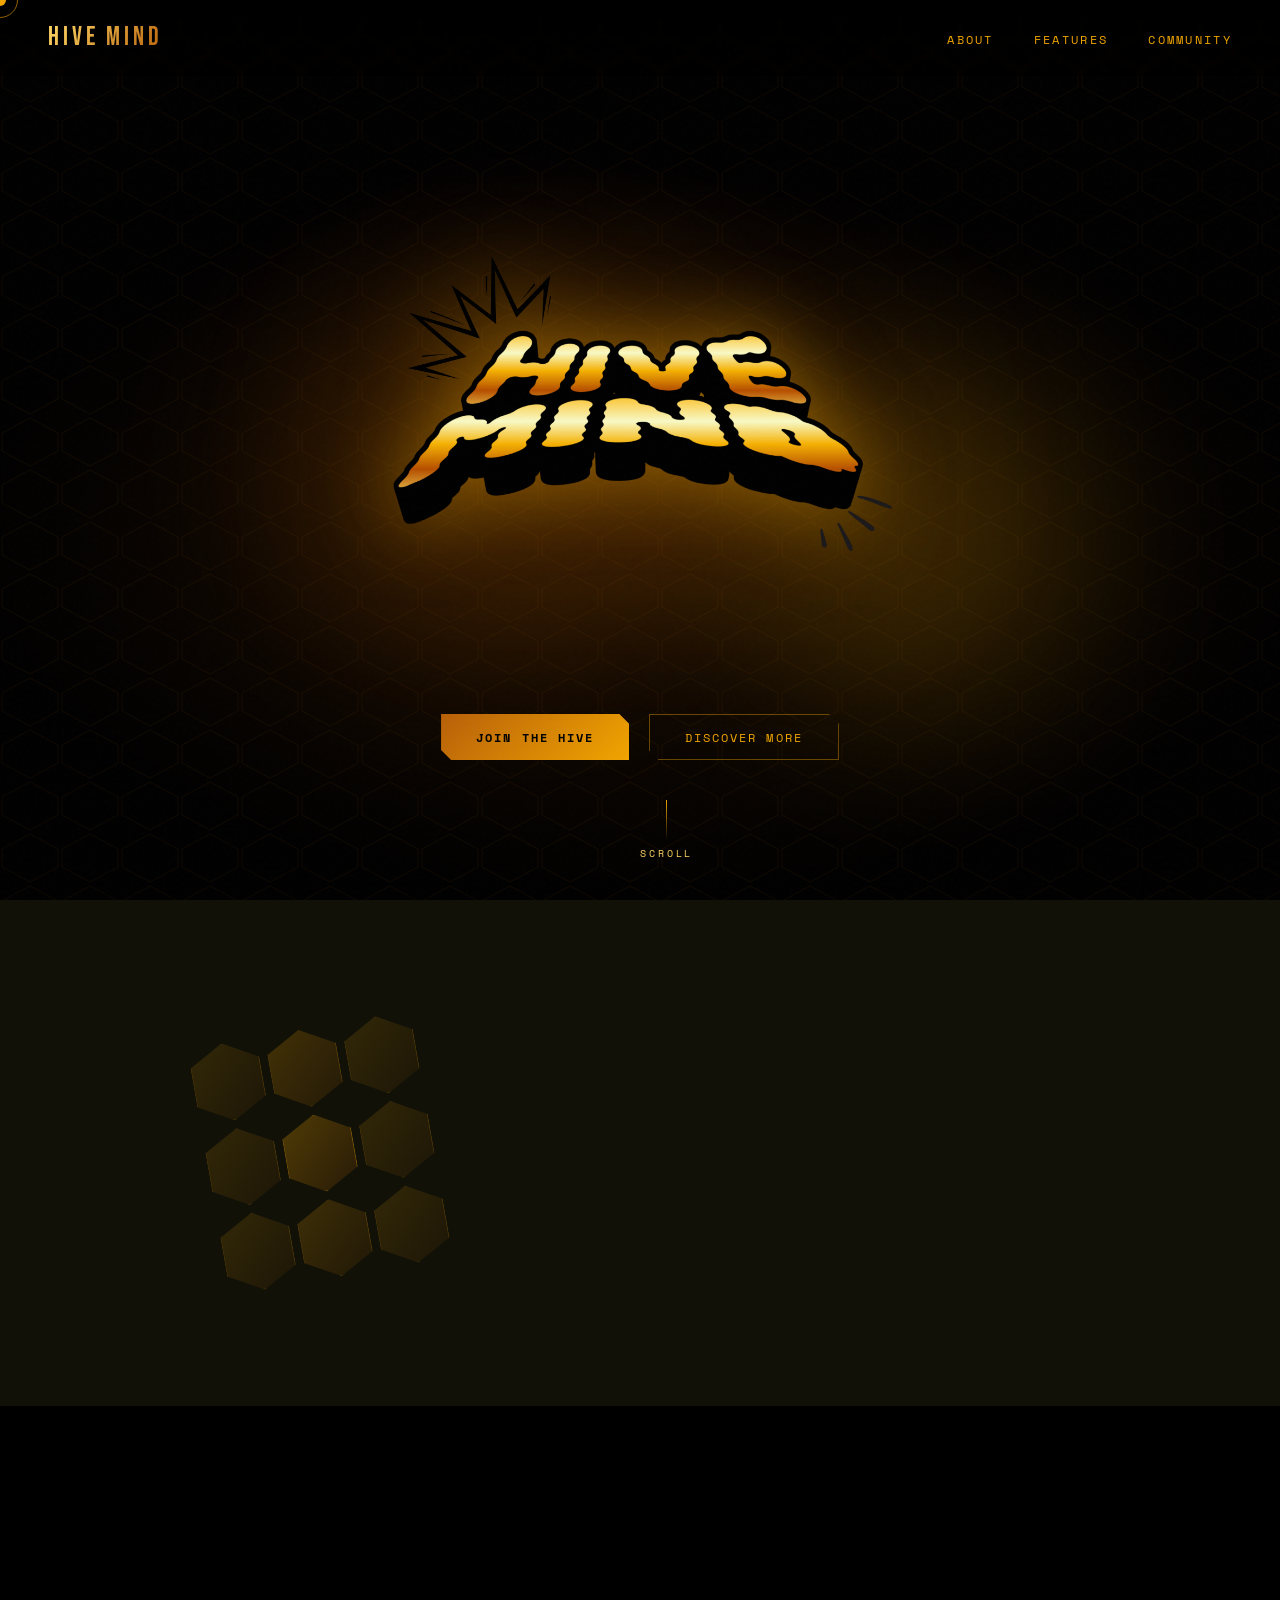
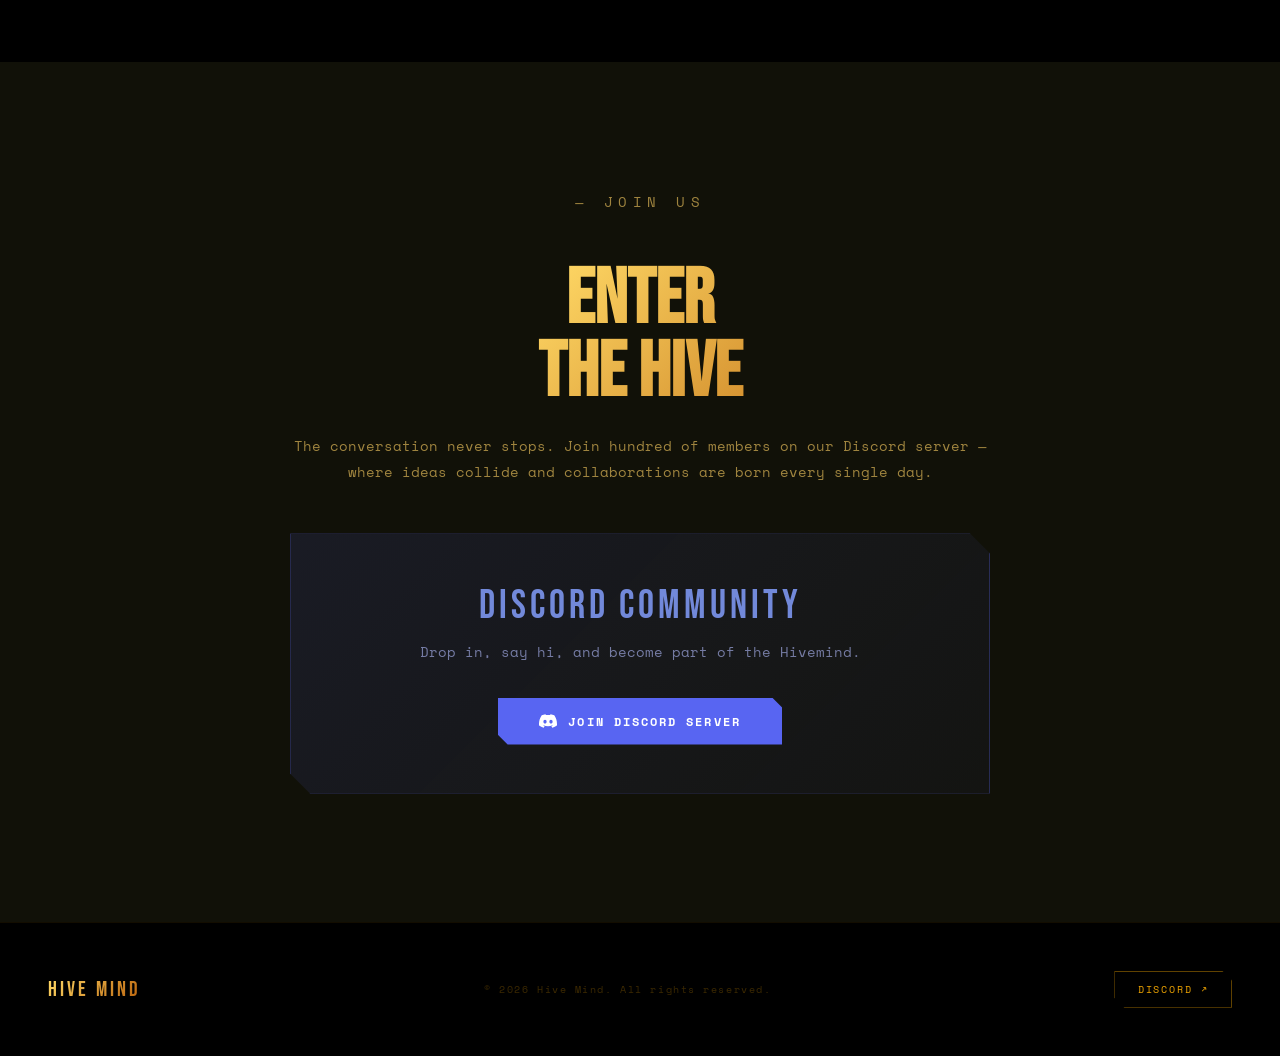
==== index.html @ a56edf62 "index.html" ====
<!DOCTYPE html>
<html lang="en">
<head>
  <meta charset="UTF-8" />
  <meta name="viewport" content="width=device-width, initial-scale=1.0" />
  <title>HIVE MIND</title>
  <link rel="icon" href="hivee.png" type="image/png">
  <link href="https://fonts.googleapis.com/css2?family=Bebas+Neue&family=Space+Mono:wght@400;700&display=swap" rel="stylesheet" />
  <style>
    :root {
      --gold-light: #FFD966;
      --gold-mid: #F0A500;
      --gold-dark: #B8600A;
      --amber: #E07B00;
      --black: #000000;
      --near-black: #0a0a0a;
      --dark-surface: #111108;
    }

    *, *::before, *::after {
      margin: 0; padding: 0; box-sizing: border-box;
    }

    html { scroll-behavior: smooth; }

    body {
      background: var(--black);
      color: var(--gold-light);
      font-family: 'Space Mono', monospace;
      overflow-x: hidden;
      cursor: none;
    }

    /* Custom cursor */
    .cursor {
      position: fixed;
      width: 12px; height: 12px;
      background: var(--gold-mid);
      border-radius: 50%;
      pointer-events: none;
      z-index: 9999;
      transform: translate(-50%, -50%);
      transition: width 0.2s, height 0.2s, background 0.2s;
      mix-blend-mode: difference;
    }
    .cursor-ring {
      position: fixed;
      width: 36px; height: 36px;
      border: 1.5px solid var(--gold-mid);
      border-radius: 50%;
      pointer-events: none;
      z-index: 9998;
      transform: translate(-50%, -50%);
      transition: all 0.12s ease;
      opacity: 0.6;
    }
    body:has(a:hover) .cursor,
    body:has(button:hover) .cursor { width: 20px; height: 20px; }

    /* Noise overlay */
    body::before {
      content: '';
      position: fixed;
      inset: 0;
      background-image: url("data:image/svg+xml,%3Csvg viewBox='0 0 256 256' xmlns='http://www.w3.org/2000/svg'%3E%3Cfilter id='noise'%3E%3CfeTurbulence type='fractalNoise' baseFrequency='0.9' numOctaves='4' stitchTiles='stitch'/%3E%3C/filter%3E%3Crect width='100%25' height='100%25' filter='url(%23noise)' opacity='0.04'/%3E%3C/svg%3E");
      pointer-events: none;
      z-index: 100;
      opacity: 0.35;
    }

    /* NAV */
    nav {
      position: fixed;
      top: 0; left: 0; right: 0;
      z-index: 500;
      display: flex;
      justify-content: space-between;
      align-items: center;
      padding: 1.4rem 3rem;
      background: linear-gradient(to bottom, rgba(0,0,0,0.9), transparent);
      backdrop-filter: blur(2px);
    }
    .nav-logo {
      font-family: 'Bebas Neue', sans-serif;
      font-size: 1.6rem;
      background: linear-gradient(135deg, var(--gold-light), var(--gold-dark));
      -webkit-background-clip: text;
      -webkit-text-fill-color: transparent;
      letter-spacing: 0.15em;
    }
    .nav-links {
      display: flex;
      gap: 2.5rem;
      list-style: none;
    }
    .nav-links a {
      color: var(--gold-mid);
      text-decoration: none;
      font-size: 0.72rem;
      letter-spacing: 0.2em;
      text-transform: uppercase;
      transition: color 0.2s, text-shadow 0.2s;
      position: relative;
    }
    .nav-links a::after {
      content: '';
      position: absolute;
      bottom: -4px; left: 0;
      width: 0; height: 1px;
      background: var(--gold-light);
      transition: width 0.3s ease;
    }
    .nav-links a:hover { color: var(--gold-light); }
    .nav-links a:hover::after { width: 100%; }

    /* HERO */
    .hero {
      min-height: 100vh;
      display: flex;
      flex-direction: column;
      align-items: center;
      justify-content: center;
      position: relative;
      overflow: hidden;
    }

    /* Hexagon BG pattern */
    .hex-bg {
      position: absolute;
      inset: 0;
      background-image:
        radial-gradient(ellipse 80% 60% at 50% 60%, rgba(176,90,0,0.13) 0%, transparent 70%),
        url("data:image/svg+xml,%3Csvg xmlns='http://www.w3.org/2000/svg' width='60' height='52' viewBox='0 0 60 52'%3E%3Cpolygon points='30,2 58,17 58,35 30,50 2,35 2,17' fill='none' stroke='rgba(200,120,0,0.07)' stroke-width='1'/%3E%3C/svg%3E");
      background-size: auto, 60px 52px;
      animation: hexDrift 20s linear infinite;
    }
    @keyframes hexDrift {
      0% { background-position: center, 0 0; }
      100% { background-position: center, 60px 52px; }
    }

    /* Glow orbs */
    .orb {
      position: absolute;
      border-radius: 50%;
      filter: blur(80px);
      opacity: 0.18;
      animation: pulse 6s ease-in-out infinite alternate;
    }
    .orb-1 { width: 500px; height: 400px; background: var(--gold-dark); top: 30%; left: 20%; animation-delay: 0s; }
    .orb-2 { width: 350px; height: 350px; background: var(--gold-mid); top: 40%; right: 15%; animation-delay: 2s; }
    @keyframes pulse {
      0% { opacity: 0.1; transform: scale(1); }
      100% { opacity: 0.22; transform: scale(1.1); }
    }

    .hero-logo {
      position: relative;
      z-index: 2;
      animation: logoReveal 1.2s cubic-bezier(0.16, 1, 0.3, 1) both;
    }
    .hero-logo img {
      width: min(520px, 78vw);
      filter: drop-shadow(0 0 40px rgba(240,165,0,0.5)) drop-shadow(0 0 100px rgba(176,90,0,0.3));
      animation: logoFloat 5s ease-in-out infinite alternate;
    }
    @keyframes logoReveal {
      from { opacity: 0; transform: translateY(40px) scale(0.92); }
      to   { opacity: 1; transform: translateY(0) scale(1); }
    }
    @keyframes logoFloat {
      from { transform: translateY(0px); }
      to   { transform: translateY(-12px); }
    }

    .hero-tagline {
      position: relative;
      z-index: 2;
      font-size: 0.75rem;
      letter-spacing: 0.45em;
      text-transform: uppercase;
      color: var(--gold-mid);
      margin-top: 2rem;
      opacity: 0;
      animation: fadeUp 1s 0.6s forwards;
    }
    @keyframes fadeUp {
      from { opacity: 0; transform: translateY(16px); }
      to   { opacity: 1; transform: translateY(0); }
    }

    .hero-cta {
      position: relative;
      z-index: 2;
      margin-top: 3rem;
      display: flex;
      gap: 1.2rem;
      opacity: 0;
      animation: fadeUp 1s 0.9s forwards;
    }
    .btn {
      display: inline-flex;
      align-items: center;
      gap: 0.6rem;
      padding: 0.85rem 2.2rem;
      font-family: 'Space Mono', monospace;
      font-size: 0.72rem;
      letter-spacing: 0.18em;
      text-transform: uppercase;
      text-decoration: none;
      cursor: none;
      transition: all 0.25s;
      position: relative;
      overflow: hidden;
    }
    .btn-primary {
      background: linear-gradient(135deg, var(--gold-dark), var(--gold-mid));
      color: #000;
      font-weight: 700;
      clip-path: polygon(0 0, calc(100% - 10px) 0, 100% 10px, 100% 100%, 10px 100%, 0 calc(100% - 10px));
    }
    .btn-primary::before {
      content: '';
      position: absolute;
      inset: 0;
      background: linear-gradient(135deg, var(--gold-light), var(--gold-mid));
      opacity: 0;
      transition: opacity 0.25s;
    }
    .btn-primary:hover::before { opacity: 1; }
    .btn-primary:hover { transform: translateY(-2px); box-shadow: 0 8px 30px rgba(240,165,0,0.35); }
    .btn-primary span { position: relative; z-index: 1; }

    .btn-outline {
      color: var(--gold-mid);
      border: 1px solid rgba(240,165,0,0.4);
      background: transparent;
      clip-path: polygon(0 0, calc(100% - 10px) 0, 100% 10px, 100% 100%, 10px 100%, 0 calc(100% - 10px));
    }
    .btn-outline:hover {
      border-color: var(--gold-mid);
      color: var(--gold-light);
      background: rgba(240,165,0,0.06);
      transform: translateY(-2px);
    }

    /* Discord SVG icon */
    .discord-icon { width: 18px; height: 18px; fill: currentColor; }

    /* Scroll indicator */
    .scroll-hint {
      position: absolute;
      bottom: 2.5rem;
      left: 50%;
      transform: translateX(-50%);
      z-index: 2;
      display: flex;
      flex-direction: column;
      align-items: center;
      gap: 0.4rem;
      opacity: 0.45;
      animation: fadeUp 1s 1.4s forwards, bobble 2.5s 2.4s ease-in-out infinite;
    }
    @keyframes bobble {
      0%, 100% { transform: translateX(-50%) translateY(0); }
      50% { transform: translateX(-50%) translateY(6px); }
    }
    .scroll-hint span { font-size: 0.6rem; letter-spacing: 0.3em; text-transform: uppercase; }
    .scroll-line { width: 1px; height: 40px; background: linear-gradient(to bottom, var(--gold-mid), transparent); }

    /* SECTIONS */
    section { padding: 8rem 3rem; position: relative; }

    .section-label {
      font-size: 0.65rem;
      letter-spacing: 0.4em;
      text-transform: uppercase;
      color: var(--gold-dark);
      margin-bottom: 1rem;
    }
    .section-title {
      font-family: 'Bebas Neue', sans-serif;
      font-size: clamp(2.8rem, 6vw, 5rem);
      line-height: 0.95;
      background: linear-gradient(135deg, var(--gold-light) 30%, var(--gold-dark) 100%);
      -webkit-background-clip: text;
      -webkit-text-fill-color: transparent;
      margin-bottom: 1.5rem;
    }

    /* ABOUT */
    .about {
      background: var(--dark-surface);
      display: grid;
      grid-template-columns: 1fr 1fr;
      gap: 6rem;
      align-items: center;
    }
    .about-text p {
      font-size: 0.88rem;
      line-height: 1.9;
      color: rgba(255,210,100,0.65);
      margin-bottom: 1.2rem;
    }
    .about-visual {
      position: relative;
      display: flex;
      justify-content: center;
    }
    .hex-cluster {
      display: grid;
      grid-template-columns: repeat(3, 70px);
      gap: 8px;
      transform: rotate(-10deg);
    }
    .hex-cell {
      width: 70px;
      height: 78px;
      background: linear-gradient(135deg, rgba(240,165,0,0.15), rgba(176,90,0,0.08));
      clip-path: polygon(50% 0%, 100% 25%, 100% 75%, 50% 100%, 0% 75%, 0% 25%);
      border: 1px solid rgba(240,165,0,0.15);
      animation: hexPulse 3s ease-in-out infinite alternate;
    }
    .hex-cell:nth-child(2) { animation-delay: 0.3s; background: linear-gradient(135deg, rgba(240,165,0,0.22), rgba(176,90,0,0.12)); }
    .hex-cell:nth-child(4) { animation-delay: 0.6s; }
    .hex-cell:nth-child(5) { animation-delay: 0.9s; background: linear-gradient(135deg, rgba(240,165,0,0.28), rgba(176,90,0,0.15)); border-color: rgba(240,165,0,0.3); }
    .hex-cell:nth-child(6) { animation-delay: 0.4s; }
    .hex-cell:nth-child(7) { animation-delay: 1.1s; }
    .hex-cell:nth-child(8) { animation-delay: 0.7s; background: linear-gradient(135deg, rgba(240,165,0,0.2), rgba(176,90,0,0.1)); }
    .hex-cell:nth-child(9) { animation-delay: 0.2s; }
    @keyframes hexPulse {
      from { opacity: 0.5; }
      to   { opacity: 1; }
    }

    /* FEATURES */
    .features { background: var(--black); }
    .features-grid {
      display: grid;
      grid-template-columns: repeat(3, 1fr);
      gap: 1.5px;
      margin-top: 4rem;
      background: rgba(240,165,0,0.08);
      border: 1px solid rgba(240,165,0,0.08);
    }
    .feature-card {
      background: var(--black);
      padding: 2.5rem;
      position: relative;
      overflow: hidden;
      transition: background 0.3s;
    }
    .feature-card::before {
      content: '';
      position: absolute;
      top: 0; left: 0;
      width: 3px; height: 0;
      background: linear-gradient(to bottom, var(--gold-light), var(--gold-dark));
      transition: height 0.4s ease;
    }
    .feature-card:hover { background: rgba(240,165,0,0.03); }
    .feature-card:hover::before { height: 100%; }
    .feature-icon {
      font-size: 1.8rem;
      margin-bottom: 1.2rem;
      display: block;
    }
    .feature-card h3 {
      font-family: 'Bebas Neue', sans-serif;
      font-size: 1.4rem;
      letter-spacing: 0.08em;
      color: var(--gold-mid);
      margin-bottom: 0.7rem;
    }
    .feature-card p {
      font-size: 0.78rem;
      line-height: 1.8;
      color: rgba(255,210,100,0.5);
    }

    /* COMMUNITY / DISCORD */
    .community {
      background: var(--dark-surface);
      text-align: center;
    }
    .community-inner {
      max-width: 700px;
      margin: 0 auto;
    }
    .community p {
      font-size: 0.85rem;
      line-height: 1.9;
      color: rgba(255,210,100,0.6);
      margin-bottom: 3rem;
    }
    .discord-card {
      background: linear-gradient(135deg, rgba(88,101,242,0.12), rgba(88,101,242,0.04));
      border: 1px solid rgba(88,101,242,0.25);
      padding: 3rem;
      clip-path: polygon(0 0, calc(100% - 20px) 0, 100% 20px, 100% 100%, 20px 100%, 0 calc(100% - 20px));
      position: relative;
      overflow: hidden;
    }
    .discord-card::before {
      content: '';
      position: absolute;
      inset: 0;
      background: linear-gradient(135deg, transparent, rgba(88,101,242,0.06));
      opacity: 0;
      transition: opacity 0.3s;
    }
    .discord-card:hover::before { opacity: 1; }
    .discord-card-title {
      font-family: 'Bebas Neue', sans-serif;
      font-size: 2.5rem;
      letter-spacing: 0.1em;
      color: #7289da;
      margin-bottom: 0.6rem;
    }
    .discord-card p {
      margin-bottom: 2rem;
      color: rgba(180,190,255,0.6);
    }
    .btn-discord {
      display: inline-flex;
      align-items: center;
      gap: 0.7rem;
      padding: 0.9rem 2.6rem;
      background: #5865F2;
      color: #fff;
      font-family: 'Space Mono', monospace;
      font-size: 0.72rem;
      font-weight: 700;
      letter-spacing: 0.18em;
      text-transform: uppercase;
      text-decoration: none;
      cursor: none;
      clip-path: polygon(0 0, calc(100% - 10px) 0, 100% 10px, 100% 100%, 10px 100%, 0 calc(100% - 10px));
      transition: all 0.25s;
    }
    .btn-discord:hover {
      background: #4752c4;
      transform: translateY(-2px);
      box-shadow: 0 8px 30px rgba(88,101,242,0.4);
    }

    /* FOOTER */
    footer {
      background: var(--black);
      border-top: 1px solid rgba(240,165,0,0.08);
      padding: 3rem;
      display: flex;
      justify-content: space-between;
      align-items: center;
    }
    .footer-logo {
      font-family: 'Bebas Neue', sans-serif;
      font-size: 1.3rem;
      background: linear-gradient(135deg, var(--gold-light), var(--gold-dark));
      -webkit-background-clip: text;
      -webkit-text-fill-color: transparent;
      letter-spacing: 0.15em;
    }
    footer p {
      font-size: 0.65rem;
      letter-spacing: 0.15em;
      color: rgba(240,165,0,0.25);
    }

    /* RESPONSIVE */
    @media (max-width: 800px) {
      nav { padding: 1.2rem 1.5rem; }
      .nav-links { gap: 1.5rem; }
      .about { grid-template-columns: 1fr; gap: 3rem; padding: 5rem 1.5rem; }
      .features-grid { grid-template-columns: 1fr; }
      section { padding: 5rem 1.5rem; }
      footer { flex-direction: column; gap: 1rem; text-align: center; }
      .hero-cta { flex-direction: column; align-items: center; }
    }
    @media (max-width: 520px) {
      .nav-links { display: none; }
    }

    /* Intersection Observer animations */
    .reveal {
      opacity: 0;
      transform: translateY(30px);
      transition: opacity 0.7s ease, transform 0.7s ease;
    }
    .reveal.visible {
      opacity: 1;
      transform: translateY(0);
    }
    .reveal-delay-1 { transition-delay: 0.15s; }
    .reveal-delay-2 { transition-delay: 0.3s; }
    .reveal-delay-3 { transition-delay: 0.45s; }
  </style>
</head>
<body>

  <div class="cursor" id="cursor"></div>
  <div class="cursor-ring" id="cursorRing"></div>

  <!-- NAV -->
  <nav>
    <span class="nav-logo">Hive Mind</span>
    <ul class="nav-links">
      <li><a href="#about">About</a></li>
      <li><a href="#features">Features</a></li>
      <li><a href="#community">Community</a></li>
    </ul>
  </nav>

  <!-- HERO -->
  <section class="hero" id="home">
    <div class="hex-bg"></div>
    <div class="orb orb-1"></div>
    <div class="orb orb-2"></div>

    <div class="hero-logo">
      <img src="hivee.png" alt="Hive Mind" />
    </div>

    <div class="hero-cta">
      <a href="#community" class="btn btn-primary">
        <span>Join the Hive</span>
      </a>
      <a href="#about" class="btn btn-outline">Discover More</a>
    </div>

    <div class="scroll-hint">
      <div class="scroll-line"></div>
      <span>Scroll</span>
    </div>
  </section>

  <!-- ABOUT -->
  <section class="about" id="about">
    <div class="about-visual">
      <div class="hex-cluster">
        <div class="hex-cell"></div>
        <div class="hex-cell"></div>
        <div class="hex-cell"></div>
        <div class="hex-cell"></div>
        <div class="hex-cell"></div>
        <div class="hex-cell"></div>
        <div class="hex-cell"></div>
        <div class="hex-cell"></div>
        <div class="hex-cell"></div>
      </div>
    </div>
  </section>

  <!-- FEATURES -->
  <section class="features" id="features">
  </section>

  <!-- COMMUNITY / DISCORD -->
  <section class="community" id="community">
    <div class="community-inner">
      <p class="section-label reveal">— Join Us</p>
      <h2 class="section-title reveal reveal-delay-1">Enter<br/>the Hive</h2>
      <p class="reveal reveal-delay-2">The conversation never stops. Join hundred of members on our Discord server — where ideas collide and collaborations are born every single day.</p>
      <div class="discord-card reveal reveal-delay-3">
        <div class="discord-card-title">Discord Community</div>
        <p>Drop in, say hi, and become part of the Hivemind.</p>
        <a href="https://discord.gg/QNKaQE7V" class="btn-discord" target="_blank" rel="noopener">
          <svg class="discord-icon" viewBox="0 0 24 24" xmlns="http://www.w3.org/2000/svg">
            <path d="M20.317 4.37a19.791 19.791 0 0 0-4.885-1.515.074.074 0 0 0-.079.037c-.21.375-.444.864-.608 1.25a18.27 18.27 0 0 0-5.487 0 12.64 12.64 0 0 0-.617-1.25.077.077 0 0 0-.079-.037A19.736 19.736 0 0 0 3.677 4.37a.07.07 0 0 0-.032.027C.533 9.046-.32 13.58.099 18.057a.082.082 0 0 0 .031.057 19.9 19.9 0 0 0 5.993 3.03.078.078 0 0 0 .084-.028c.462-.63.874-1.295 1.226-1.994a.076.076 0 0 0-.041-.106 13.107 13.107 0 0 1-1.872-.892.077.077 0 0 1-.008-.128 10.2 10.2 0 0 0 .372-.292.074.074 0 0 1 .077-.01c3.928 1.793 8.18 1.793 12.062 0a.074.074 0 0 1 .078.01c.12.098.246.198.373.292a.077.077 0 0 1-.006.127 12.299 12.299 0 0 1-1.873.892.077.077 0 0 0-.041.107c.36.698.772 1.362 1.225 1.993a.076.076 0 0 0 .084.028 19.839 19.839 0 0 0 6.002-3.03.077.077 0 0 0 .032-.054c.5-5.177-.838-9.674-3.549-13.66a.061.061 0 0 0-.031-.03zM8.02 15.33c-1.183 0-2.157-1.085-2.157-2.419 0-1.333.956-2.419 2.157-2.419 1.21 0 2.176 1.096 2.157 2.42 0 1.333-.956 2.418-2.157 2.418zm7.975 0c-1.183 0-2.157-1.085-2.157-2.419 0-1.333.955-2.419 2.157-2.419 1.21 0 2.176 1.096 2.157 2.42 0 1.333-.946 2.418-2.157 2.418z"/>
          </svg>
          Join Discord Server
        </a>
      </div>
    </div>
  </section>

  <!-- FOOTER -->
  <footer>
    <span class="footer-logo">Hive Mind</span>
    <p>© 2026 Hive Mind. All rights reserved.</p>
    <a href="https://discord.gg/QNKaQE7V" class="btn btn-outline" target="_blank" style="font-size:0.65rem; padding:0.6rem 1.4rem;">Discord ↗</a>
  </footer>

  <script>
    // Custom cursor
    const cursor = document.getElementById('cursor');
    const ring = document.getElementById('cursorRing');
    let mx = 0, my = 0, rx = 0, ry = 0;
    document.addEventListener('mousemove', e => { mx = e.clientX; my = e.clientY; });
    function animateCursor() {
      cursor.style.left = mx + 'px';
      cursor.style.top  = my + 'px';
      rx += (mx - rx) * 0.14;
      ry += (my - ry) * 0.14;
      ring.style.left = rx + 'px';
      ring.style.top  = ry + 'px';
      requestAnimationFrame(animateCursor);
    }
    animateCursor();

    // Reveal on scroll
    const reveals = document.querySelectorAll('.reveal');
    const observer = new IntersectionObserver((entries) => {
      entries.forEach(e => { if (e.isIntersecting) { e.target.classList.add('visible'); } });
    }, { threshold: 0.15 });
    reveals.forEach(el => observer.observe(el));
  </script>
</body>
</html>
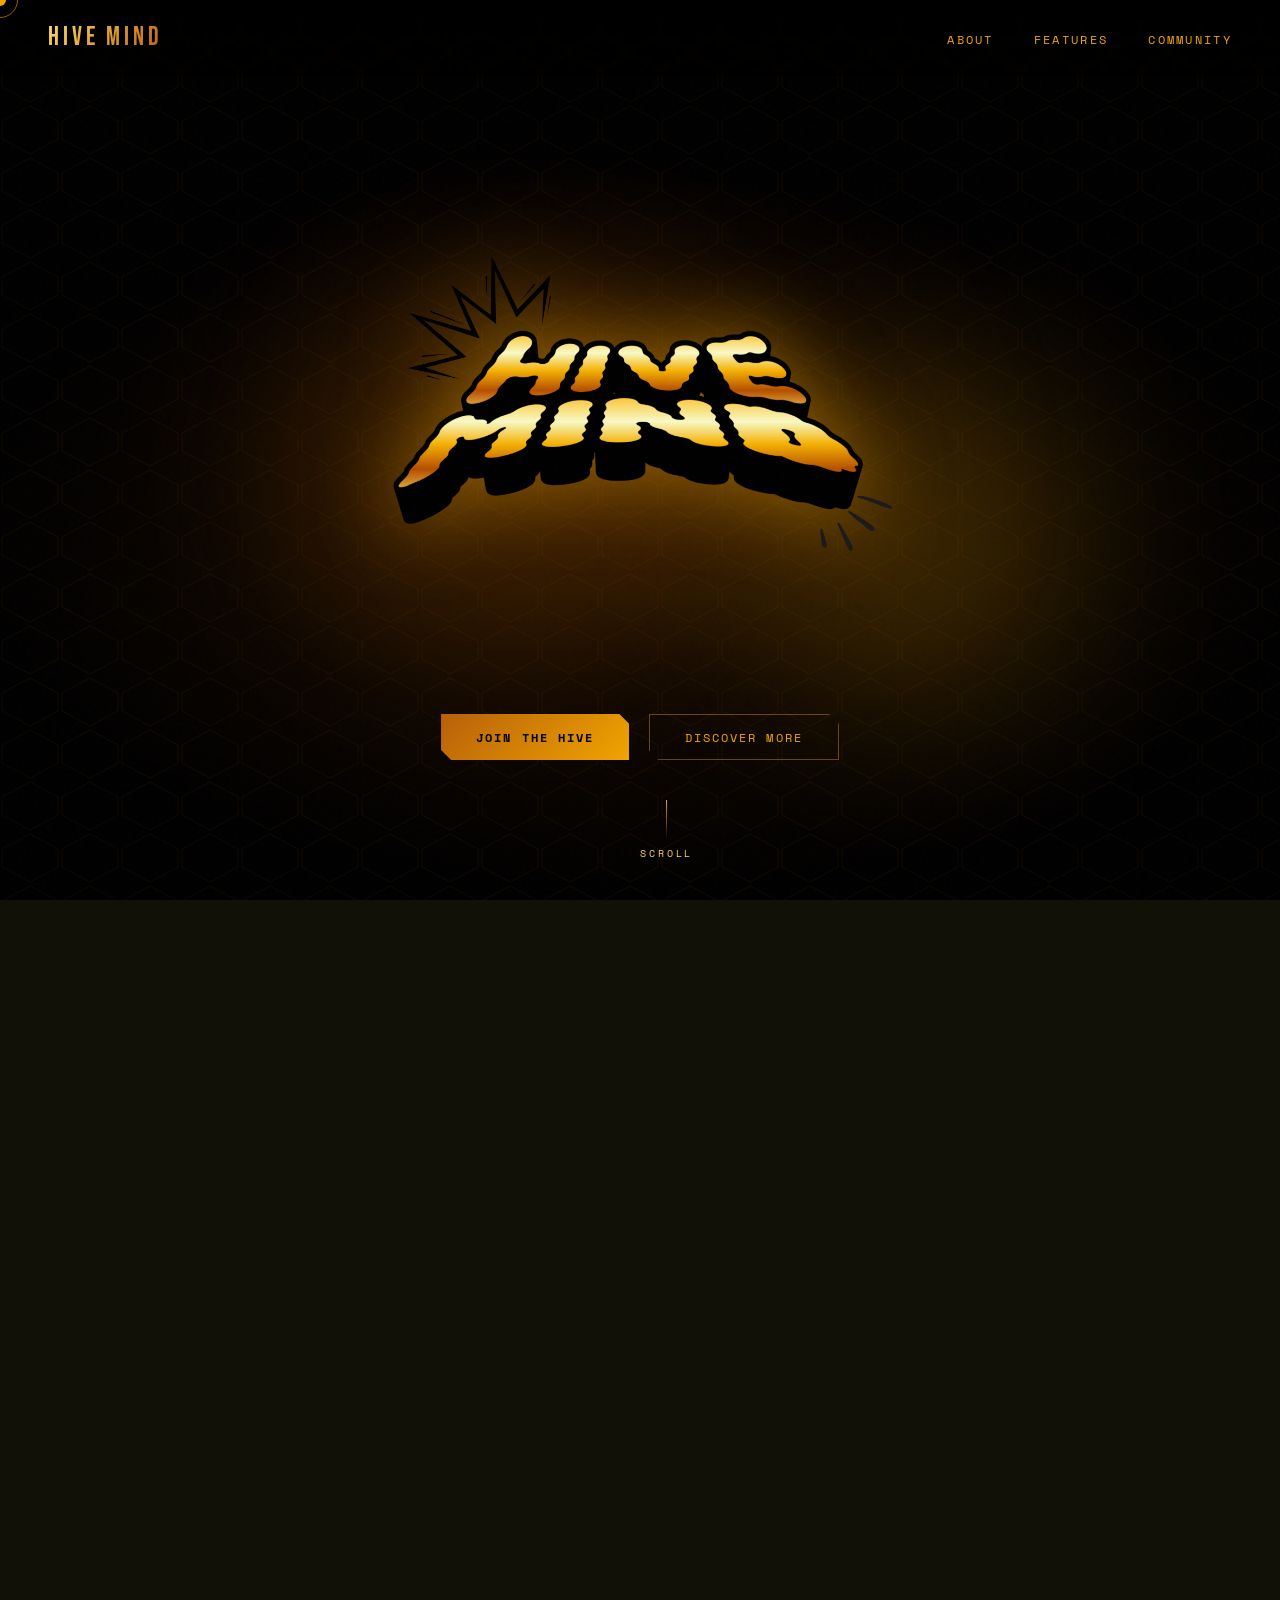
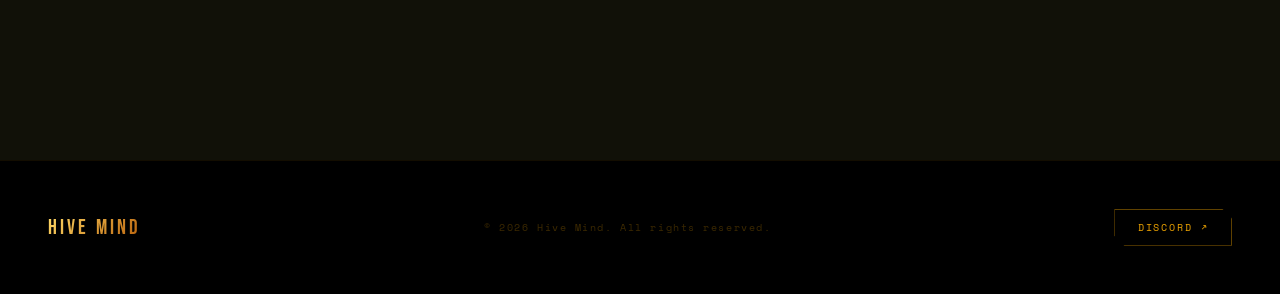
==== commit 54b335ea: "index.html" ====
--- a/index.html
+++ b/index.html
@@ -532,27 +532,6 @@
       <div class="scroll-line"></div>
       <span>Scroll</span>
     </div>
-  </section>
-
-  <!-- ABOUT -->
-  <section class="about" id="about">
-    <div class="about-visual">
-      <div class="hex-cluster">
-        <div class="hex-cell"></div>
-        <div class="hex-cell"></div>
-        <div class="hex-cell"></div>
-        <div class="hex-cell"></div>
-        <div class="hex-cell"></div>
-        <div class="hex-cell"></div>
-        <div class="hex-cell"></div>
-        <div class="hex-cell"></div>
-        <div class="hex-cell"></div>
-      </div>
-    </div>
-  </section>
-
-  <!-- FEATURES -->
-  <section class="features" id="features">
   </section>
 
   <!-- COMMUNITY / DISCORD -->
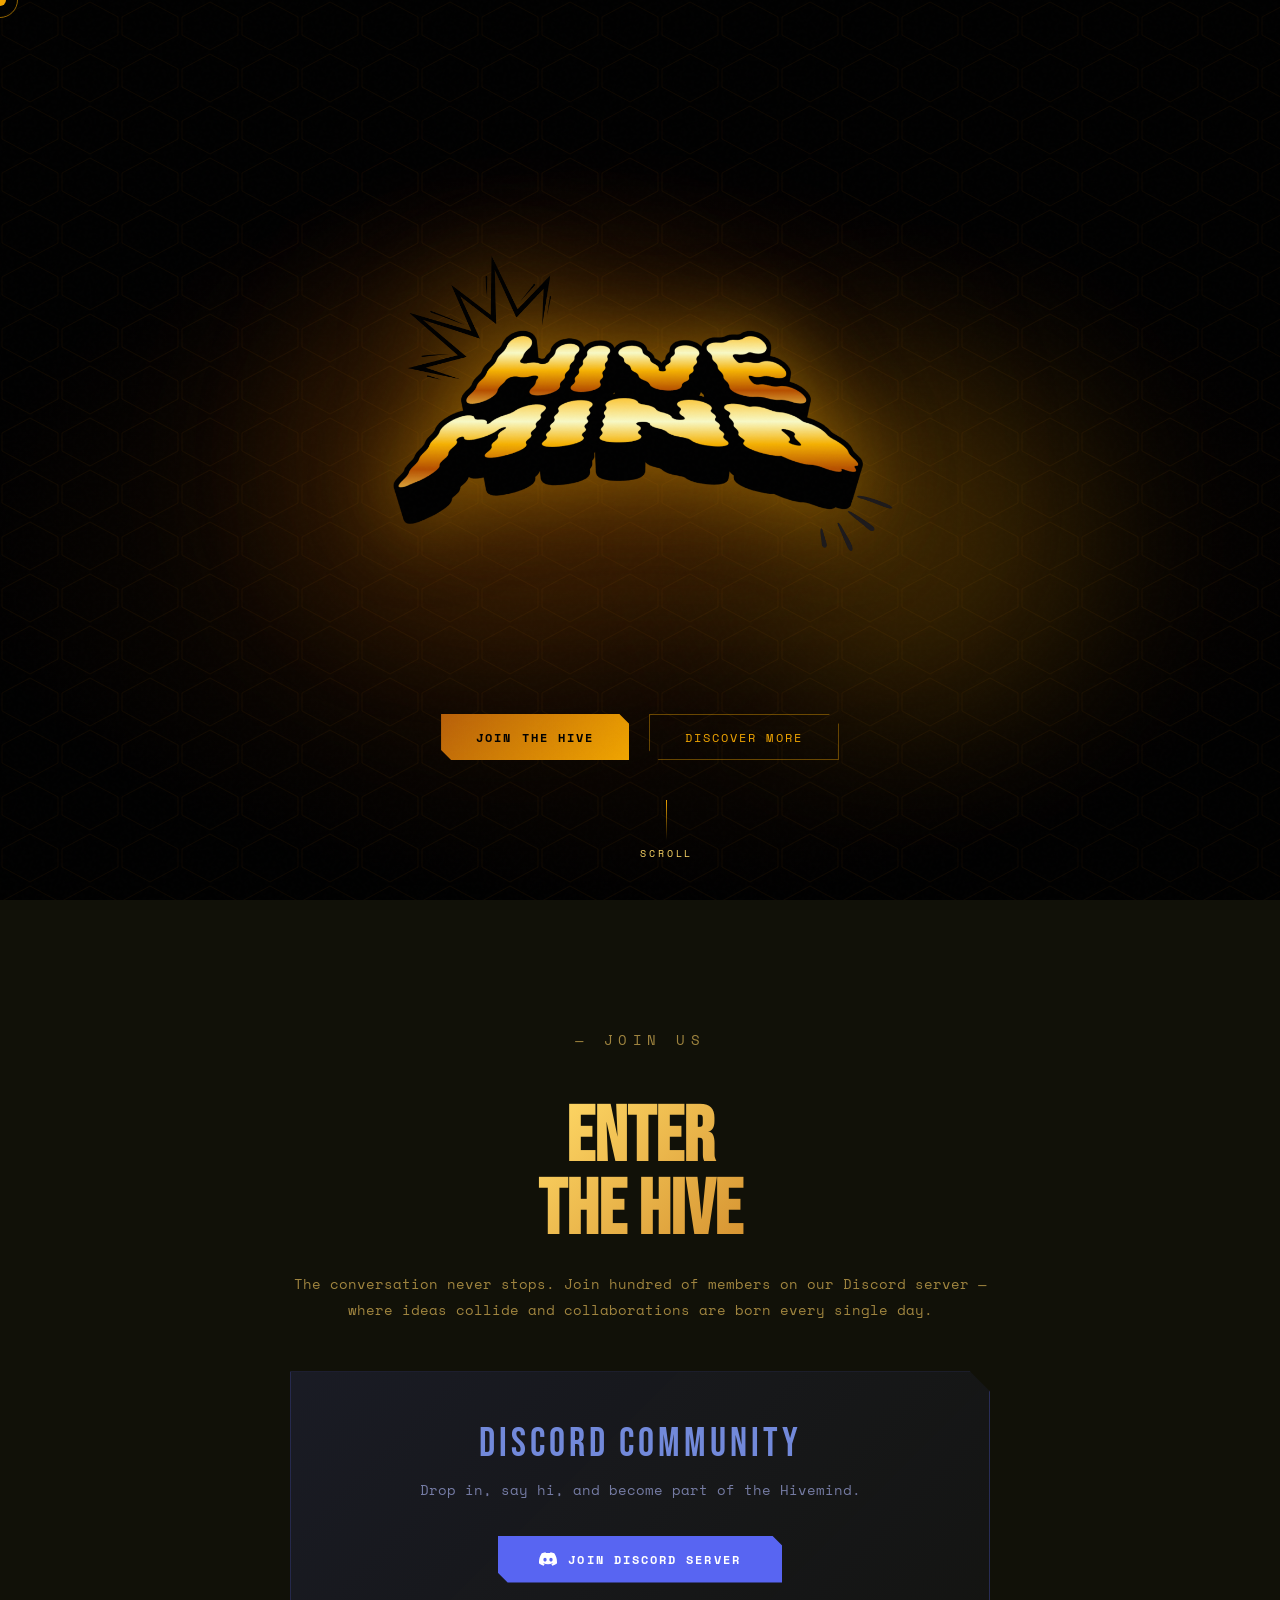
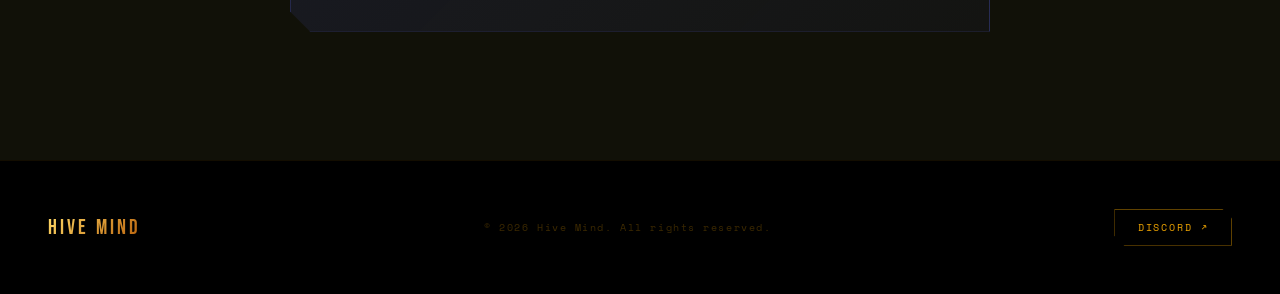
==== commit 403f299c: "index.html" ====
--- a/index.html
+++ b/index.html
@@ -500,16 +500,6 @@
 
   <div class="cursor" id="cursor"></div>
   <div class="cursor-ring" id="cursorRing"></div>
-
-  <!-- NAV -->
-  <nav>
-    <span class="nav-logo">Hive Mind</span>
-    <ul class="nav-links">
-      <li><a href="#about">About</a></li>
-      <li><a href="#features">Features</a></li>
-      <li><a href="#community">Community</a></li>
-    </ul>
-  </nav>
 
   <!-- HERO -->
   <section class="hero" id="home">
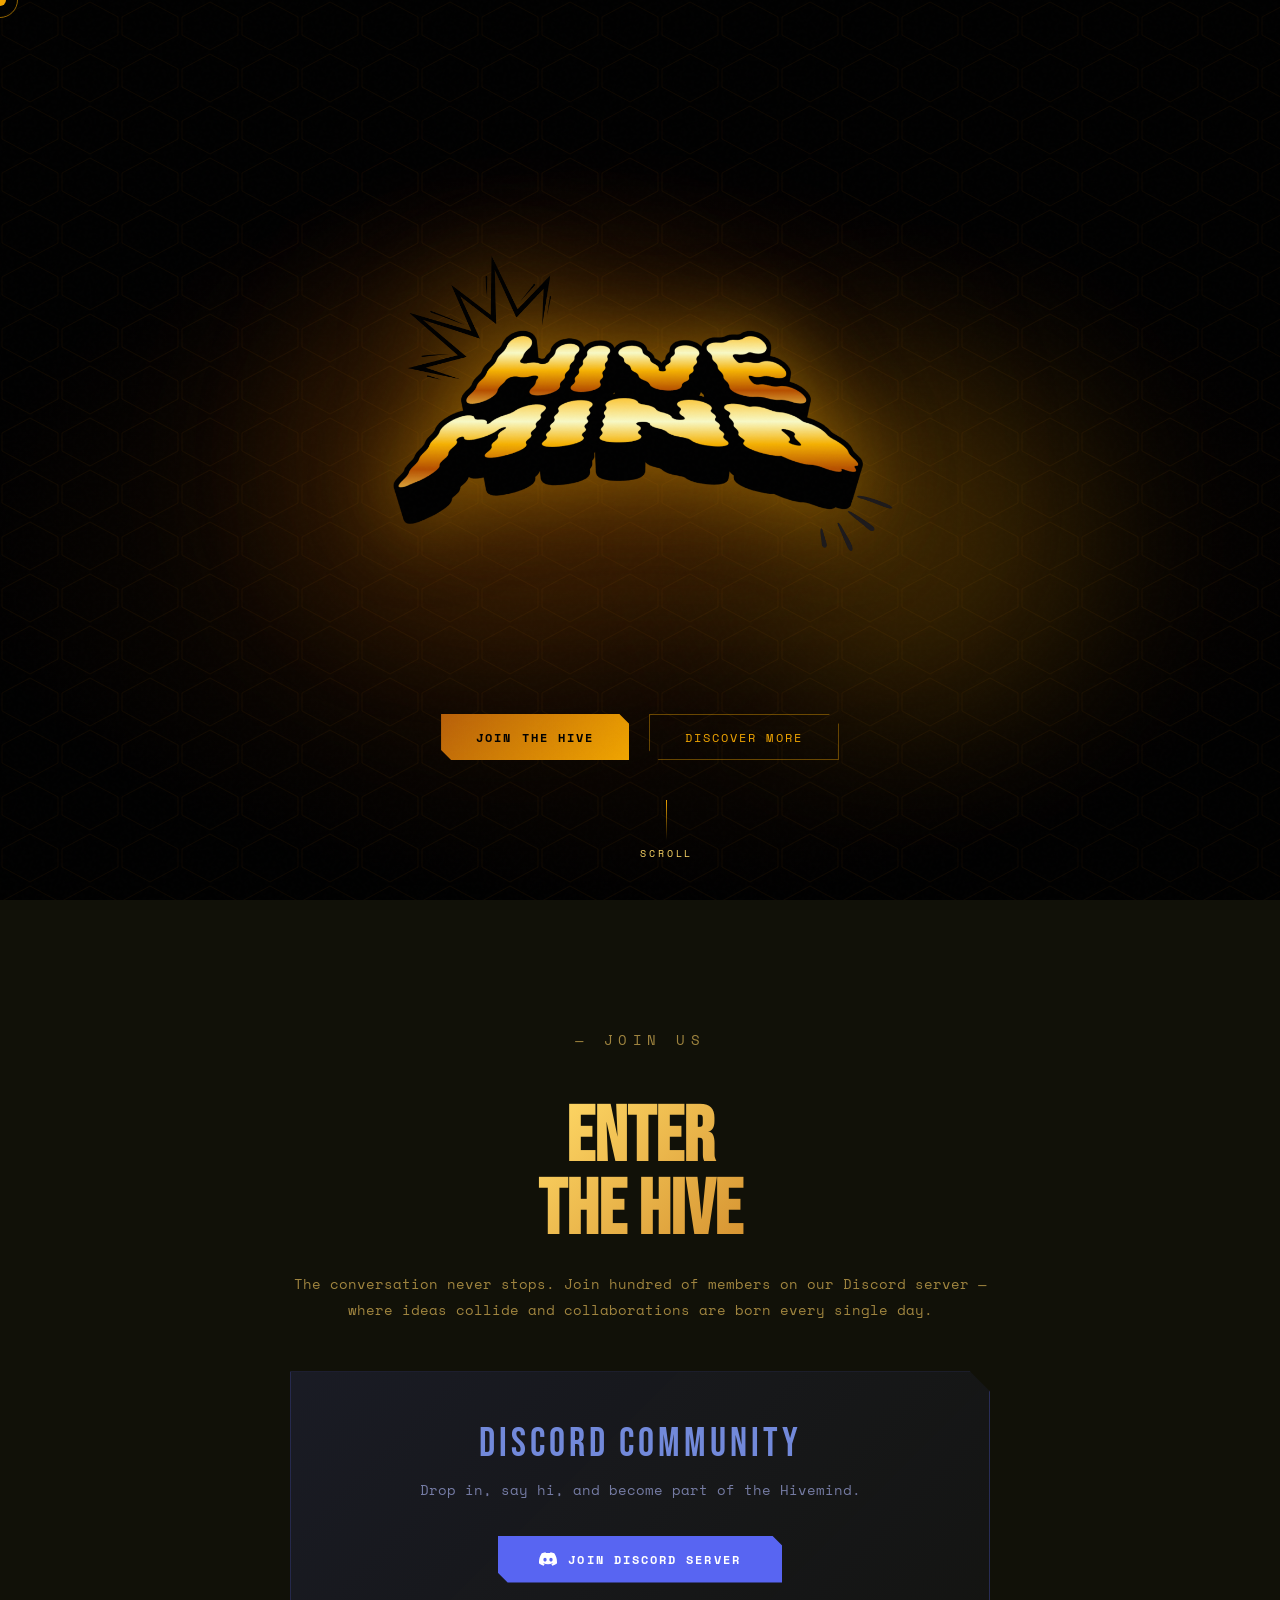
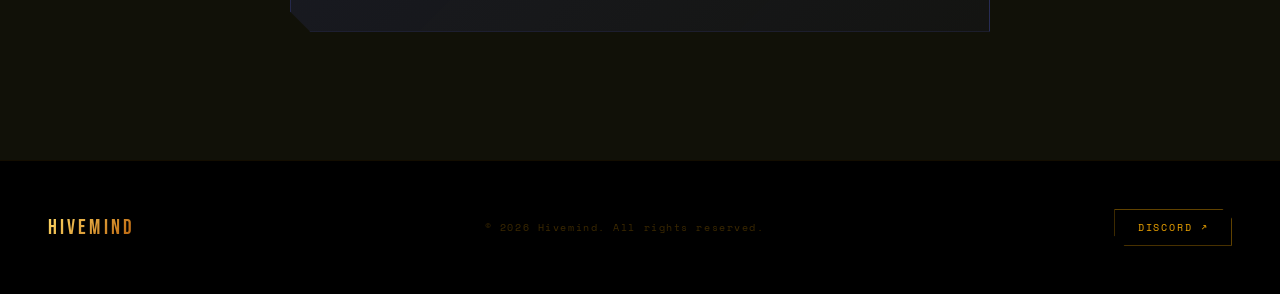
==== commit 18410a62: "index.html" ====
--- a/index.html
+++ b/index.html
@@ -3,498 +3,10 @@
 <head>
   <meta charset="UTF-8" />
   <meta name="viewport" content="width=device-width, initial-scale=1.0" />
-  <title>HIVE MIND</title>
+  <title>HIVEMIND</title>
   <link rel="icon" href="hivee.png" type="image/png">
   <link href="https://fonts.googleapis.com/css2?family=Bebas+Neue&family=Space+Mono:wght@400;700&display=swap" rel="stylesheet" />
-  <style>
-    :root {
-      --gold-light: #FFD966;
-      --gold-mid: #F0A500;
-      --gold-dark: #B8600A;
-      --amber: #E07B00;
-      --black: #000000;
-      --near-black: #0a0a0a;
-      --dark-surface: #111108;
-    }
-
-    *, *::before, *::after {
-      margin: 0; padding: 0; box-sizing: border-box;
-    }
-
-    html { scroll-behavior: smooth; }
-
-    body {
-      background: var(--black);
-      color: var(--gold-light);
-      font-family: 'Space Mono', monospace;
-      overflow-x: hidden;
-      cursor: none;
-    }
-
-    /* Custom cursor */
-    .cursor {
-      position: fixed;
-      width: 12px; height: 12px;
-      background: var(--gold-mid);
-      border-radius: 50%;
-      pointer-events: none;
-      z-index: 9999;
-      transform: translate(-50%, -50%);
-      transition: width 0.2s, height 0.2s, background 0.2s;
-      mix-blend-mode: difference;
-    }
-    .cursor-ring {
-      position: fixed;
-      width: 36px; height: 36px;
-      border: 1.5px solid var(--gold-mid);
-      border-radius: 50%;
-      pointer-events: none;
-      z-index: 9998;
-      transform: translate(-50%, -50%);
-      transition: all 0.12s ease;
-      opacity: 0.6;
-    }
-    body:has(a:hover) .cursor,
-    body:has(button:hover) .cursor { width: 20px; height: 20px; }
-
-    /* Noise overlay */
-    body::before {
-      content: '';
-      position: fixed;
-      inset: 0;
-      background-image: url("data:image/svg+xml,%3Csvg viewBox='0 0 256 256' xmlns='http://www.w3.org/2000/svg'%3E%3Cfilter id='noise'%3E%3CfeTurbulence type='fractalNoise' baseFrequency='0.9' numOctaves='4' stitchTiles='stitch'/%3E%3C/filter%3E%3Crect width='100%25' height='100%25' filter='url(%23noise)' opacity='0.04'/%3E%3C/svg%3E");
-      pointer-events: none;
-      z-index: 100;
-      opacity: 0.35;
-    }
-
-    /* NAV */
-    nav {
-      position: fixed;
-      top: 0; left: 0; right: 0;
-      z-index: 500;
-      display: flex;
-      justify-content: space-between;
-      align-items: center;
-      padding: 1.4rem 3rem;
-      background: linear-gradient(to bottom, rgba(0,0,0,0.9), transparent);
-      backdrop-filter: blur(2px);
-    }
-    .nav-logo {
-      font-family: 'Bebas Neue', sans-serif;
-      font-size: 1.6rem;
-      background: linear-gradient(135deg, var(--gold-light), var(--gold-dark));
-      -webkit-background-clip: text;
-      -webkit-text-fill-color: transparent;
-      letter-spacing: 0.15em;
-    }
-    .nav-links {
-      display: flex;
-      gap: 2.5rem;
-      list-style: none;
-    }
-    .nav-links a {
-      color: var(--gold-mid);
-      text-decoration: none;
-      font-size: 0.72rem;
-      letter-spacing: 0.2em;
-      text-transform: uppercase;
-      transition: color 0.2s, text-shadow 0.2s;
-      position: relative;
-    }
-    .nav-links a::after {
-      content: '';
-      position: absolute;
-      bottom: -4px; left: 0;
-      width: 0; height: 1px;
-      background: var(--gold-light);
-      transition: width 0.3s ease;
-    }
-    .nav-links a:hover { color: var(--gold-light); }
-    .nav-links a:hover::after { width: 100%; }
-
-    /* HERO */
-    .hero {
-      min-height: 100vh;
-      display: flex;
-      flex-direction: column;
-      align-items: center;
-      justify-content: center;
-      position: relative;
-      overflow: hidden;
-    }
-
-    /* Hexagon BG pattern */
-    .hex-bg {
-      position: absolute;
-      inset: 0;
-      background-image:
-        radial-gradient(ellipse 80% 60% at 50% 60%, rgba(176,90,0,0.13) 0%, transparent 70%),
-        url("data:image/svg+xml,%3Csvg xmlns='http://www.w3.org/2000/svg' width='60' height='52' viewBox='0 0 60 52'%3E%3Cpolygon points='30,2 58,17 58,35 30,50 2,35 2,17' fill='none' stroke='rgba(200,120,0,0.07)' stroke-width='1'/%3E%3C/svg%3E");
-      background-size: auto, 60px 52px;
-      animation: hexDrift 20s linear infinite;
-    }
-    @keyframes hexDrift {
-      0% { background-position: center, 0 0; }
-      100% { background-position: center, 60px 52px; }
-    }
-
-    /* Glow orbs */
-    .orb {
-      position: absolute;
-      border-radius: 50%;
-      filter: blur(80px);
-      opacity: 0.18;
-      animation: pulse 6s ease-in-out infinite alternate;
-    }
-    .orb-1 { width: 500px; height: 400px; background: var(--gold-dark); top: 30%; left: 20%; animation-delay: 0s; }
-    .orb-2 { width: 350px; height: 350px; background: var(--gold-mid); top: 40%; right: 15%; animation-delay: 2s; }
-    @keyframes pulse {
-      0% { opacity: 0.1; transform: scale(1); }
-      100% { opacity: 0.22; transform: scale(1.1); }
-    }
-
-    .hero-logo {
-      position: relative;
-      z-index: 2;
-      animation: logoReveal 1.2s cubic-bezier(0.16, 1, 0.3, 1) both;
-    }
-    .hero-logo img {
-      width: min(520px, 78vw);
-      filter: drop-shadow(0 0 40px rgba(240,165,0,0.5)) drop-shadow(0 0 100px rgba(176,90,0,0.3));
-      animation: logoFloat 5s ease-in-out infinite alternate;
-    }
-    @keyframes logoReveal {
-      from { opacity: 0; transform: translateY(40px) scale(0.92); }
-      to   { opacity: 1; transform: translateY(0) scale(1); }
-    }
-    @keyframes logoFloat {
-      from { transform: translateY(0px); }
-      to   { transform: translateY(-12px); }
-    }
-
-    .hero-tagline {
-      position: relative;
-      z-index: 2;
-      font-size: 0.75rem;
-      letter-spacing: 0.45em;
-      text-transform: uppercase;
-      color: var(--gold-mid);
-      margin-top: 2rem;
-      opacity: 0;
-      animation: fadeUp 1s 0.6s forwards;
-    }
-    @keyframes fadeUp {
-      from { opacity: 0; transform: translateY(16px); }
-      to   { opacity: 1; transform: translateY(0); }
-    }
-
-    .hero-cta {
-      position: relative;
-      z-index: 2;
-      margin-top: 3rem;
-      display: flex;
-      gap: 1.2rem;
-      opacity: 0;
-      animation: fadeUp 1s 0.9s forwards;
-    }
-    .btn {
-      display: inline-flex;
-      align-items: center;
-      gap: 0.6rem;
-      padding: 0.85rem 2.2rem;
-      font-family: 'Space Mono', monospace;
-      font-size: 0.72rem;
-      letter-spacing: 0.18em;
-      text-transform: uppercase;
-      text-decoration: none;
-      cursor: none;
-      transition: all 0.25s;
-      position: relative;
-      overflow: hidden;
-    }
-    .btn-primary {
-      background: linear-gradient(135deg, var(--gold-dark), var(--gold-mid));
-      color: #000;
-      font-weight: 700;
-      clip-path: polygon(0 0, calc(100% - 10px) 0, 100% 10px, 100% 100%, 10px 100%, 0 calc(100% - 10px));
-    }
-    .btn-primary::before {
-      content: '';
-      position: absolute;
-      inset: 0;
-      background: linear-gradient(135deg, var(--gold-light), var(--gold-mid));
-      opacity: 0;
-      transition: opacity 0.25s;
-    }
-    .btn-primary:hover::before { opacity: 1; }
-    .btn-primary:hover { transform: translateY(-2px); box-shadow: 0 8px 30px rgba(240,165,0,0.35); }
-    .btn-primary span { position: relative; z-index: 1; }
-
-    .btn-outline {
-      color: var(--gold-mid);
-      border: 1px solid rgba(240,165,0,0.4);
-      background: transparent;
-      clip-path: polygon(0 0, calc(100% - 10px) 0, 100% 10px, 100% 100%, 10px 100%, 0 calc(100% - 10px));
-    }
-    .btn-outline:hover {
-      border-color: var(--gold-mid);
-      color: var(--gold-light);
-      background: rgba(240,165,0,0.06);
-      transform: translateY(-2px);
-    }
-
-    /* Discord SVG icon */
-    .discord-icon { width: 18px; height: 18px; fill: currentColor; }
-
-    /* Scroll indicator */
-    .scroll-hint {
-      position: absolute;
-      bottom: 2.5rem;
-      left: 50%;
-      transform: translateX(-50%);
-      z-index: 2;
-      display: flex;
-      flex-direction: column;
-      align-items: center;
-      gap: 0.4rem;
-      opacity: 0.45;
-      animation: fadeUp 1s 1.4s forwards, bobble 2.5s 2.4s ease-in-out infinite;
-    }
-    @keyframes bobble {
-      0%, 100% { transform: translateX(-50%) translateY(0); }
-      50% { transform: translateX(-50%) translateY(6px); }
-    }
-    .scroll-hint span { font-size: 0.6rem; letter-spacing: 0.3em; text-transform: uppercase; }
-    .scroll-line { width: 1px; height: 40px; background: linear-gradient(to bottom, var(--gold-mid), transparent); }
-
-    /* SECTIONS */
-    section { padding: 8rem 3rem; position: relative; }
-
-    .section-label {
-      font-size: 0.65rem;
-      letter-spacing: 0.4em;
-      text-transform: uppercase;
-      color: var(--gold-dark);
-      margin-bottom: 1rem;
-    }
-    .section-title {
-      font-family: 'Bebas Neue', sans-serif;
-      font-size: clamp(2.8rem, 6vw, 5rem);
-      line-height: 0.95;
-      background: linear-gradient(135deg, var(--gold-light) 30%, var(--gold-dark) 100%);
-      -webkit-background-clip: text;
-      -webkit-text-fill-color: transparent;
-      margin-bottom: 1.5rem;
-    }
-
-    /* ABOUT */
-    .about {
-      background: var(--dark-surface);
-      display: grid;
-      grid-template-columns: 1fr 1fr;
-      gap: 6rem;
-      align-items: center;
-    }
-    .about-text p {
-      font-size: 0.88rem;
-      line-height: 1.9;
-      color: rgba(255,210,100,0.65);
-      margin-bottom: 1.2rem;
-    }
-    .about-visual {
-      position: relative;
-      display: flex;
-      justify-content: center;
-    }
-    .hex-cluster {
-      display: grid;
-      grid-template-columns: repeat(3, 70px);
-      gap: 8px;
-      transform: rotate(-10deg);
-    }
-    .hex-cell {
-      width: 70px;
-      height: 78px;
-      background: linear-gradient(135deg, rgba(240,165,0,0.15), rgba(176,90,0,0.08));
-      clip-path: polygon(50% 0%, 100% 25%, 100% 75%, 50% 100%, 0% 75%, 0% 25%);
-      border: 1px solid rgba(240,165,0,0.15);
-      animation: hexPulse 3s ease-in-out infinite alternate;
-    }
-    .hex-cell:nth-child(2) { animation-delay: 0.3s; background: linear-gradient(135deg, rgba(240,165,0,0.22), rgba(176,90,0,0.12)); }
-    .hex-cell:nth-child(4) { animation-delay: 0.6s; }
-    .hex-cell:nth-child(5) { animation-delay: 0.9s; background: linear-gradient(135deg, rgba(240,165,0,0.28), rgba(176,90,0,0.15)); border-color: rgba(240,165,0,0.3); }
-    .hex-cell:nth-child(6) { animation-delay: 0.4s; }
-    .hex-cell:nth-child(7) { animation-delay: 1.1s; }
-    .hex-cell:nth-child(8) { animation-delay: 0.7s; background: linear-gradient(135deg, rgba(240,165,0,0.2), rgba(176,90,0,0.1)); }
-    .hex-cell:nth-child(9) { animation-delay: 0.2s; }
-    @keyframes hexPulse {
-      from { opacity: 0.5; }
-      to   { opacity: 1; }
-    }
-
-    /* FEATURES */
-    .features { background: var(--black); }
-    .features-grid {
-      display: grid;
-      grid-template-columns: repeat(3, 1fr);
-      gap: 1.5px;
-      margin-top: 4rem;
-      background: rgba(240,165,0,0.08);
-      border: 1px solid rgba(240,165,0,0.08);
-    }
-    .feature-card {
-      background: var(--black);
-      padding: 2.5rem;
-      position: relative;
-      overflow: hidden;
-      transition: background 0.3s;
-    }
-    .feature-card::before {
-      content: '';
-      position: absolute;
-      top: 0; left: 0;
-      width: 3px; height: 0;
-      background: linear-gradient(to bottom, var(--gold-light), var(--gold-dark));
-      transition: height 0.4s ease;
-    }
-    .feature-card:hover { background: rgba(240,165,0,0.03); }
-    .feature-card:hover::before { height: 100%; }
-    .feature-icon {
-      font-size: 1.8rem;
-      margin-bottom: 1.2rem;
-      display: block;
-    }
-    .feature-card h3 {
-      font-family: 'Bebas Neue', sans-serif;
-      font-size: 1.4rem;
-      letter-spacing: 0.08em;
-      color: var(--gold-mid);
-      margin-bottom: 0.7rem;
-    }
-    .feature-card p {
-      font-size: 0.78rem;
-      line-height: 1.8;
-      color: rgba(255,210,100,0.5);
-    }
-
-    /* COMMUNITY / DISCORD */
-    .community {
-      background: var(--dark-surface);
-      text-align: center;
-    }
-    .community-inner {
-      max-width: 700px;
-      margin: 0 auto;
-    }
-    .community p {
-      font-size: 0.85rem;
-      line-height: 1.9;
-      color: rgba(255,210,100,0.6);
-      margin-bottom: 3rem;
-    }
-    .discord-card {
-      background: linear-gradient(135deg, rgba(88,101,242,0.12), rgba(88,101,242,0.04));
-      border: 1px solid rgba(88,101,242,0.25);
-      padding: 3rem;
-      clip-path: polygon(0 0, calc(100% - 20px) 0, 100% 20px, 100% 100%, 20px 100%, 0 calc(100% - 20px));
-      position: relative;
-      overflow: hidden;
-    }
-    .discord-card::before {
-      content: '';
-      position: absolute;
-      inset: 0;
-      background: linear-gradient(135deg, transparent, rgba(88,101,242,0.06));
-      opacity: 0;
-      transition: opacity 0.3s;
-    }
-    .discord-card:hover::before { opacity: 1; }
-    .discord-card-title {
-      font-family: 'Bebas Neue', sans-serif;
-      font-size: 2.5rem;
-      letter-spacing: 0.1em;
-      color: #7289da;
-      margin-bottom: 0.6rem;
-    }
-    .discord-card p {
-      margin-bottom: 2rem;
-      color: rgba(180,190,255,0.6);
-    }
-    .btn-discord {
-      display: inline-flex;
-      align-items: center;
-      gap: 0.7rem;
-      padding: 0.9rem 2.6rem;
-      background: #5865F2;
-      color: #fff;
-      font-family: 'Space Mono', monospace;
-      font-size: 0.72rem;
-      font-weight: 700;
-      letter-spacing: 0.18em;
-      text-transform: uppercase;
-      text-decoration: none;
-      cursor: none;
-      clip-path: polygon(0 0, calc(100% - 10px) 0, 100% 10px, 100% 100%, 10px 100%, 0 calc(100% - 10px));
-      transition: all 0.25s;
-    }
-    .btn-discord:hover {
-      background: #4752c4;
-      transform: translateY(-2px);
-      box-shadow: 0 8px 30px rgba(88,101,242,0.4);
-    }
-
-    /* FOOTER */
-    footer {
-      background: var(--black);
-      border-top: 1px solid rgba(240,165,0,0.08);
-      padding: 3rem;
-      display: flex;
-      justify-content: space-between;
-      align-items: center;
-    }
-    .footer-logo {
-      font-family: 'Bebas Neue', sans-serif;
-      font-size: 1.3rem;
-      background: linear-gradient(135deg, var(--gold-light), var(--gold-dark));
-      -webkit-background-clip: text;
-      -webkit-text-fill-color: transparent;
-      letter-spacing: 0.15em;
-    }
-    footer p {
-      font-size: 0.65rem;
-      letter-spacing: 0.15em;
-      color: rgba(240,165,0,0.25);
-    }
-
-    /* RESPONSIVE */
-    @media (max-width: 800px) {
-      nav { padding: 1.2rem 1.5rem; }
-      .nav-links { gap: 1.5rem; }
-      .about { grid-template-columns: 1fr; gap: 3rem; padding: 5rem 1.5rem; }
-      .features-grid { grid-template-columns: 1fr; }
-      section { padding: 5rem 1.5rem; }
-      footer { flex-direction: column; gap: 1rem; text-align: center; }
-      .hero-cta { flex-direction: column; align-items: center; }
-    }
-    @media (max-width: 520px) {
-      .nav-links { display: none; }
-    }
-
-    /* Intersection Observer animations */
-    .reveal {
-      opacity: 0;
-      transform: translateY(30px);
-      transition: opacity 0.7s ease, transform 0.7s ease;
-    }
-    .reveal.visible {
-      opacity: 1;
-      transform: translateY(0);
-    }
-    .reveal-delay-1 { transition-delay: 0.15s; }
-    .reveal-delay-2 { transition-delay: 0.3s; }
-    .reveal-delay-3 { transition-delay: 0.45s; }
-  </style>
+  <link rel="stylesheet" href="style.css">
 </head>
 <body>
 
@@ -508,7 +20,7 @@
     <div class="orb orb-2"></div>
 
     <div class="hero-logo">
-      <img src="hivee.png" alt="Hive Mind" />
+      <img src="hivee.png" alt="HiveMind" />
     </div>
 
     <div class="hero-cta">
@@ -533,7 +45,7 @@
       <div class="discord-card reveal reveal-delay-3">
         <div class="discord-card-title">Discord Community</div>
         <p>Drop in, say hi, and become part of the Hivemind.</p>
-        <a href="https://discord.gg/QNKaQE7V" class="btn-discord" target="_blank" rel="noopener">
+        <a href="https://discord.gg/rWSg7NGx" class="btn-discord" target="_blank" rel="noopener">
           <svg class="discord-icon" viewBox="0 0 24 24" xmlns="http://www.w3.org/2000/svg">
             <path d="M20.317 4.37a19.791 19.791 0 0 0-4.885-1.515.074.074 0 0 0-.079.037c-.21.375-.444.864-.608 1.25a18.27 18.27 0 0 0-5.487 0 12.64 12.64 0 0 0-.617-1.25.077.077 0 0 0-.079-.037A19.736 19.736 0 0 0 3.677 4.37a.07.07 0 0 0-.032.027C.533 9.046-.32 13.58.099 18.057a.082.082 0 0 0 .031.057 19.9 19.9 0 0 0 5.993 3.03.078.078 0 0 0 .084-.028c.462-.63.874-1.295 1.226-1.994a.076.076 0 0 0-.041-.106 13.107 13.107 0 0 1-1.872-.892.077.077 0 0 1-.008-.128 10.2 10.2 0 0 0 .372-.292.074.074 0 0 1 .077-.01c3.928 1.793 8.18 1.793 12.062 0a.074.074 0 0 1 .078.01c.12.098.246.198.373.292a.077.077 0 0 1-.006.127 12.299 12.299 0 0 1-1.873.892.077.077 0 0 0-.041.107c.36.698.772 1.362 1.225 1.993a.076.076 0 0 0 .084.028 19.839 19.839 0 0 0 6.002-3.03.077.077 0 0 0 .032-.054c.5-5.177-.838-9.674-3.549-13.66a.061.061 0 0 0-.031-.03zM8.02 15.33c-1.183 0-2.157-1.085-2.157-2.419 0-1.333.956-2.419 2.157-2.419 1.21 0 2.176 1.096 2.157 2.42 0 1.333-.956 2.418-2.157 2.418zm7.975 0c-1.183 0-2.157-1.085-2.157-2.419 0-1.333.955-2.419 2.157-2.419 1.21 0 2.176 1.096 2.157 2.42 0 1.333-.946 2.418-2.157 2.418z"/>
           </svg>
@@ -545,8 +57,8 @@
 
   <!-- FOOTER -->
   <footer>
-    <span class="footer-logo">Hive Mind</span>
-    <p>© 2026 Hive Mind. All rights reserved.</p>
+    <span class="footer-logo">Hivemind</span>
+    <p>© 2026 Hivemind. All rights reserved.</p>
     <a href="https://discord.gg/QNKaQE7V" class="btn btn-outline" target="_blank" style="font-size:0.65rem; padding:0.6rem 1.4rem;">Discord ↗</a>
   </footer>
 
--- a/style.css
+++ b/style.css
@@ -0,0 +1,487 @@
+:root {
+  --gold-light: #FFD966;
+  --gold-mid: #F0A500;
+  --gold-dark: #B8600A;
+  --amber: #E07B00;
+  --black: #000000;
+  --near-black: #0a0a0a;
+  --dark-surface: #111108;
+}
+
+*, *::before, *::after {
+  margin: 0; padding: 0; box-sizing: border-box;
+}
+
+html { scroll-behavior: smooth; }
+
+body {
+  background: var(--black);
+  color: var(--gold-light);
+  font-family: 'Space Mono', monospace;
+  overflow-x: hidden;
+  cursor: none;
+}
+
+/* Custom cursor */
+.cursor {
+  position: fixed;
+  width: 12px; height: 12px;
+  background: var(--gold-mid);
+  border-radius: 50%;
+  pointer-events: none;
+  z-index: 9999;
+  transform: translate(-50%, -50%);
+  transition: width 0.2s, height 0.2s, background 0.2s;
+  mix-blend-mode: difference;
+}
+.cursor-ring {
+  position: fixed;
+  width: 36px; height: 36px;
+  border: 1.5px solid var(--gold-mid);
+  border-radius: 50%;
+  pointer-events: none;
+  z-index: 9998;
+  transform: translate(-50%, -50%);
+  transition: all 0.12s ease;
+  opacity: 0.6;
+}
+body:has(a:hover) .cursor,
+body:has(button:hover) .cursor { width: 20px; height: 20px; }
+
+/* Noise overlay */
+body::before {
+  content: '';
+  position: fixed;
+  inset: 0;
+  background-image: url("data:image/svg+xml,%3Csvg viewBox='0 0 256 256' xmlns='http://www.w3.org/2000/svg'%3E%3Cfilter id='noise'%3E%3CfeTurbulence type='fractalNoise' baseFrequency='0.9' numOctaves='4' stitchTiles='stitch'/%3E%3C/filter%3E%3Crect width='100%25' height='100%25' filter='url(%23noise)' opacity='0.04'/%3E%3C/svg%3E");
+  pointer-events: none;
+  z-index: 100;
+  opacity: 0.35;
+}
+
+/* NAV */
+nav {
+  position: fixed;
+  top: 0; left: 0; right: 0;
+  z-index: 500;
+  display: flex;
+  justify-content: space-between;
+  align-items: center;
+  padding: 1.4rem 3rem;
+  background: linear-gradient(to bottom, rgba(0,0,0,0.9), transparent);
+  backdrop-filter: blur(2px);
+}
+.nav-logo {
+  font-family: 'Bebas Neue', sans-serif;
+  font-size: 1.6rem;
+  background: linear-gradient(135deg, var(--gold-light), var(--gold-dark));
+  -webkit-background-clip: text;
+  -webkit-text-fill-color: transparent;
+  letter-spacing: 0.15em;
+}
+.nav-links {
+  display: flex;
+  gap: 2.5rem;
+  list-style: none;
+}
+.nav-links a {
+  color: var(--gold-mid);
+  text-decoration: none;
+  font-size: 0.72rem;
+  letter-spacing: 0.2em;
+  text-transform: uppercase;
+  transition: color 0.2s, text-shadow 0.2s;
+  position: relative;
+}
+.nav-links a::after {
+  content: '';
+  position: absolute;
+  bottom: -4px; left: 0;
+  width: 0; height: 1px;
+  background: var(--gold-light);
+  transition: width 0.3s ease;
+}
+.nav-links a:hover { color: var(--gold-light); }
+.nav-links a:hover::after { width: 100%; }
+
+/* HERO */
+.hero {
+  min-height: 100vh;
+  display: flex;
+  flex-direction: column;
+  align-items: center;
+  justify-content: center;
+  position: relative;
+  overflow: hidden;
+}
+
+/* Hexagon BG pattern */
+.hex-bg {
+  position: absolute;
+  inset: 0;
+  background-image:
+    radial-gradient(ellipse 80% 60% at 50% 60%, rgba(176,90,0,0.13) 0%, transparent 70%),
+    url("data:image/svg+xml,%3Csvg xmlns='http://www.w3.org/2000/svg' width='60' height='52' viewBox='0 0 60 52'%3E%3Cpolygon points='30,2 58,17 58,35 30,50 2,35 2,17' fill='none' stroke='rgba(200,120,0,0.07)' stroke-width='1'/%3E%3C/svg%3E");
+  background-size: auto, 60px 52px;
+  animation: hexDrift 20s linear infinite;
+}
+@keyframes hexDrift {
+  0% { background-position: center, 0 0; }
+  100% { background-position: center, 60px 52px; }
+}
+
+/* Glow orbs */
+.orb {
+  position: absolute;
+  border-radius: 50%;
+  filter: blur(80px);
+  opacity: 0.18;
+  animation: pulse 6s ease-in-out infinite alternate;
+}
+.orb-1 { width: 500px; height: 400px; background: var(--gold-dark); top: 30%; left: 20%; animation-delay: 0s; }
+.orb-2 { width: 350px; height: 350px; background: var(--gold-mid); top: 40%; right: 15%; animation-delay: 2s; }
+@keyframes pulse {
+  0% { opacity: 0.1; transform: scale(1); }
+  100% { opacity: 0.22; transform: scale(1.1); }
+}
+
+.hero-logo {
+  position: relative;
+  z-index: 2;
+  animation: logoReveal 1.2s cubic-bezier(0.16, 1, 0.3, 1) both;
+}
+.hero-logo img {
+  width: min(520px, 78vw);
+  filter: drop-shadow(0 0 40px rgba(240,165,0,0.5)) drop-shadow(0 0 100px rgba(176,90,0,0.3));
+  animation: logoFloat 5s ease-in-out infinite alternate;
+}
+@keyframes logoReveal {
+  from { opacity: 0; transform: translateY(40px) scale(0.92); }
+  to   { opacity: 1; transform: translateY(0) scale(1); }
+}
+@keyframes logoFloat {
+  from { transform: translateY(0px); }
+  to   { transform: translateY(-12px); }
+}
+
+.hero-tagline {
+  position: relative;
+  z-index: 2;
+  font-size: 0.75rem;
+  letter-spacing: 0.45em;
+  text-transform: uppercase;
+  color: var(--gold-mid);
+  margin-top: 2rem;
+  opacity: 0;
+  animation: fadeUp 1s 0.6s forwards;
+}
+@keyframes fadeUp {
+  from { opacity: 0; transform: translateY(16px); }
+  to   { opacity: 1; transform: translateY(0); }
+}
+
+.hero-cta {
+  position: relative;
+  z-index: 2;
+  margin-top: 3rem;
+  display: flex;
+  gap: 1.2rem;
+  opacity: 0;
+  animation: fadeUp 1s 0.9s forwards;
+}
+.btn {
+  display: inline-flex;
+  align-items: center;
+  gap: 0.6rem;
+  padding: 0.85rem 2.2rem;
+  font-family: 'Space Mono', monospace;
+  font-size: 0.72rem;
+  letter-spacing: 0.18em;
+  text-transform: uppercase;
+  text-decoration: none;
+  cursor: none;
+  transition: all 0.25s;
+  position: relative;
+  overflow: hidden;
+}
+.btn-primary {
+  background: linear-gradient(135deg, var(--gold-dark), var(--gold-mid));
+  color: #000;
+  font-weight: 700;
+  clip-path: polygon(0 0, calc(100% - 10px) 0, 100% 10px, 100% 100%, 10px 100%, 0 calc(100% - 10px));
+}
+.btn-primary::before {
+  content: '';
+  position: absolute;
+  inset: 0;
+  background: linear-gradient(135deg, var(--gold-light), var(--gold-mid));
+  opacity: 0;
+  transition: opacity 0.25s;
+}
+.btn-primary:hover::before { opacity: 1; }
+.btn-primary:hover { transform: translateY(-2px); box-shadow: 0 8px 30px rgba(240,165,0,0.35); }
+.btn-primary span { position: relative; z-index: 1; }
+
+.btn-outline {
+  color: var(--gold-mid);
+  border: 1px solid rgba(240,165,0,0.4);
+  background: transparent;
+  clip-path: polygon(0 0, calc(100% - 10px) 0, 100% 10px, 100% 100%, 10px 100%, 0 calc(100% - 10px));
+}
+.btn-outline:hover {
+  border-color: var(--gold-mid);
+  color: var(--gold-light);
+  background: rgba(240,165,0,0.06);
+  transform: translateY(-2px);
+}
+
+/* Discord SVG icon */
+.discord-icon { width: 18px; height: 18px; fill: currentColor; }
+
+/* Scroll indicator */
+.scroll-hint {
+  position: absolute;
+  bottom: 2.5rem;
+  left: 50%;
+  transform: translateX(-50%);
+  z-index: 2;
+  display: flex;
+  flex-direction: column;
+  align-items: center;
+  gap: 0.4rem;
+  opacity: 0.45;
+  animation: fadeUp 1s 1.4s forwards, bobble 2.5s 2.4s ease-in-out infinite;
+}
+@keyframes bobble {
+  0%, 100% { transform: translateX(-50%) translateY(0); }
+  50% { transform: translateX(-50%) translateY(6px); }
+}
+.scroll-hint span { font-size: 0.6rem; letter-spacing: 0.3em; text-transform: uppercase; }
+.scroll-line { width: 1px; height: 40px; background: linear-gradient(to bottom, var(--gold-mid), transparent); }
+
+/* SECTIONS */
+section { padding: 8rem 3rem; position: relative; }
+
+.section-label {
+  font-size: 0.65rem;
+  letter-spacing: 0.4em;
+  text-transform: uppercase;
+  color: var(--gold-dark);
+  margin-bottom: 1rem;
+}
+.section-title {
+  font-family: 'Bebas Neue', sans-serif;
+  font-size: clamp(2.8rem, 6vw, 5rem);
+  line-height: 0.95;
+  background: linear-gradient(135deg, var(--gold-light) 30%, var(--gold-dark) 100%);
+  -webkit-background-clip: text;
+  -webkit-text-fill-color: transparent;
+  margin-bottom: 1.5rem;
+}
+
+/* ABOUT */
+.about {
+  background: var(--dark-surface);
+  display: grid;
+  grid-template-columns: 1fr 1fr;
+  gap: 6rem;
+  align-items: center;
+}
+.about-text p {
+  font-size: 0.88rem;
+  line-height: 1.9;
+  color: rgba(255,210,100,0.65);
+  margin-bottom: 1.2rem;
+}
+.about-visual {
+  position: relative;
+  display: flex;
+  justify-content: center;
+}
+.hex-cluster {
+  display: grid;
+  grid-template-columns: repeat(3, 70px);
+  gap: 8px;
+  transform: rotate(-10deg);
+}
+.hex-cell {
+  width: 70px;
+  height: 78px;
+  background: linear-gradient(135deg, rgba(240,165,0,0.15), rgba(176,90,0,0.08));
+  clip-path: polygon(50% 0%, 100% 25%, 100% 75%, 50% 100%, 0% 75%, 0% 25%);
+  border: 1px solid rgba(240,165,0,0.15);
+  animation: hexPulse 3s ease-in-out infinite alternate;
+}
+.hex-cell:nth-child(2) { animation-delay: 0.3s; background: linear-gradient(135deg, rgba(240,165,0,0.22), rgba(176,90,0,0.12)); }
+.hex-cell:nth-child(4) { animation-delay: 0.6s; }
+.hex-cell:nth-child(5) { animation-delay: 0.9s; background: linear-gradient(135deg, rgba(240,165,0,0.28), rgba(176,90,0,0.15)); border-color: rgba(240,165,0,0.3); }
+.hex-cell:nth-child(6) { animation-delay: 0.4s; }
+.hex-cell:nth-child(7) { animation-delay: 1.1s; }
+.hex-cell:nth-child(8) { animation-delay: 0.7s; background: linear-gradient(135deg, rgba(240,165,0,0.2), rgba(176,90,0,0.1)); }
+.hex-cell:nth-child(9) { animation-delay: 0.2s; }
+@keyframes hexPulse {
+  from { opacity: 0.5; }
+  to   { opacity: 1; }
+}
+
+/* FEATURES */
+.features { background: var(--black); }
+.features-grid {
+  display: grid;
+  grid-template-columns: repeat(3, 1fr);
+  gap: 1.5px;
+  margin-top: 4rem;
+  background: rgba(240,165,0,0.08);
+  border: 1px solid rgba(240,165,0,0.08);
+}
+.feature-card {
+  background: var(--black);
+  padding: 2.5rem;
+  position: relative;
+  overflow: hidden;
+  transition: background 0.3s;
+}
+.feature-card::before {
+  content: '';
+  position: absolute;
+  top: 0; left: 0;
+  width: 3px; height: 0;
+  background: linear-gradient(to bottom, var(--gold-light), var(--gold-dark));
+  transition: height 0.4s ease;
+}
+.feature-card:hover { background: rgba(240,165,0,0.03); }
+.feature-card:hover::before { height: 100%; }
+.feature-icon {
+  font-size: 1.8rem;
+  margin-bottom: 1.2rem;
+  display: block;
+}
+.feature-card h3 {
+  font-family: 'Bebas Neue', sans-serif;
+  font-size: 1.4rem;
+  letter-spacing: 0.08em;
+  color: var(--gold-mid);
+  margin-bottom: 0.7rem;
+}
+.feature-card p {
+  font-size: 0.78rem;
+  line-height: 1.8;
+  color: rgba(255,210,100,0.5);
+}
+
+/* COMMUNITY / DISCORD */
+.community {
+  background: var(--dark-surface);
+  text-align: center;
+}
+.community-inner {
+  max-width: 700px;
+  margin: 0 auto;
+}
+.community p {
+  font-size: 0.85rem;
+  line-height: 1.9;
+  color: rgba(255,210,100,0.6);
+  margin-bottom: 3rem;
+}
+.discord-card {
+  background: linear-gradient(135deg, rgba(88,101,242,0.12), rgba(88,101,242,0.04));
+  border: 1px solid rgba(88,101,242,0.25);
+  padding: 3rem;
+  clip-path: polygon(0 0, calc(100% - 20px) 0, 100% 20px, 100% 100%, 20px 100%, 0 calc(100% - 20px));
+  position: relative;
+  overflow: hidden;
+}
+.discord-card::before {
+  content: '';
+  position: absolute;
+  inset: 0;
+  background: linear-gradient(135deg, transparent, rgba(88,101,242,0.06));
+  opacity: 0;
+  transition: opacity 0.3s;
+}
+.discord-card:hover::before { opacity: 1; }
+.discord-card-title {
+  font-family: 'Bebas Neue', sans-serif;
+  font-size: 2.5rem;
+  letter-spacing: 0.1em;
+  color: #7289da;
+  margin-bottom: 0.6rem;
+}
+.discord-card p {
+  margin-bottom: 2rem;
+  color: rgba(180,190,255,0.6);
+}
+.btn-discord {
+  display: inline-flex;
+  align-items: center;
+  gap: 0.7rem;
+  padding: 0.9rem 2.6rem;
+  background: #5865F2;
+  color: #fff;
+  font-family: 'Space Mono', monospace;
+  font-size: 0.72rem;
+  font-weight: 700;
+  letter-spacing: 0.18em;
+  text-transform: uppercase;
+  text-decoration: none;
+  cursor: none;
+  clip-path: polygon(0 0, calc(100% - 10px) 0, 100% 10px, 100% 100%, 10px 100%, 0 calc(100% - 10px));
+  transition: all 0.25s;
+}
+.btn-discord:hover {
+  background: #4752c4;
+  transform: translateY(-2px);
+  box-shadow: 0 8px 30px rgba(88,101,242,0.4);
+}
+
+/* FOOTER */
+footer {
+  background: var(--black);
+  border-top: 1px solid rgba(240,165,0,0.08);
+  padding: 3rem;
+  display: flex;
+  justify-content: space-between;
+  align-items: center;
+}
+.footer-logo {
+  font-family: 'Bebas Neue', sans-serif;
+  font-size: 1.3rem;
+  background: linear-gradient(135deg, var(--gold-light), var(--gold-dark));
+  -webkit-background-clip: text;
+  -webkit-text-fill-color: transparent;
+  letter-spacing: 0.15em;
+}
+footer p {
+  font-size: 0.65rem;
+  letter-spacing: 0.15em;
+  color: rgba(240,165,0,0.25);
+}
+
+/* RESPONSIVE */
+@media (max-width: 800px) {
+  nav { padding: 1.2rem 1.5rem; }
+  .nav-links { gap: 1.5rem; }
+  .about { grid-template-columns: 1fr; gap: 3rem; padding: 5rem 1.5rem; }
+  .features-grid { grid-template-columns: 1fr; }
+  section { padding: 5rem 1.5rem; }
+  footer { flex-direction: column; gap: 1rem; text-align: center; }
+  .hero-cta { flex-direction: column; align-items: center; }
+}
+@media (max-width: 520px) {
+  .nav-links { display: none; }
+}
+
+/* Intersection Observer animations */
+.reveal {
+  opacity: 0;
+  transform: translateY(30px);
+  transition: opacity 0.7s ease, transform 0.7s ease;
+}
+.reveal.visible {
+  opacity: 1;
+  transform: translateY(0);
+}
+.reveal-delay-1 { transition-delay: 0.15s; }
+.reveal-delay-2 { transition-delay: 0.3s; }
+.reveal-delay-3 { transition-delay: 0.45s; }
